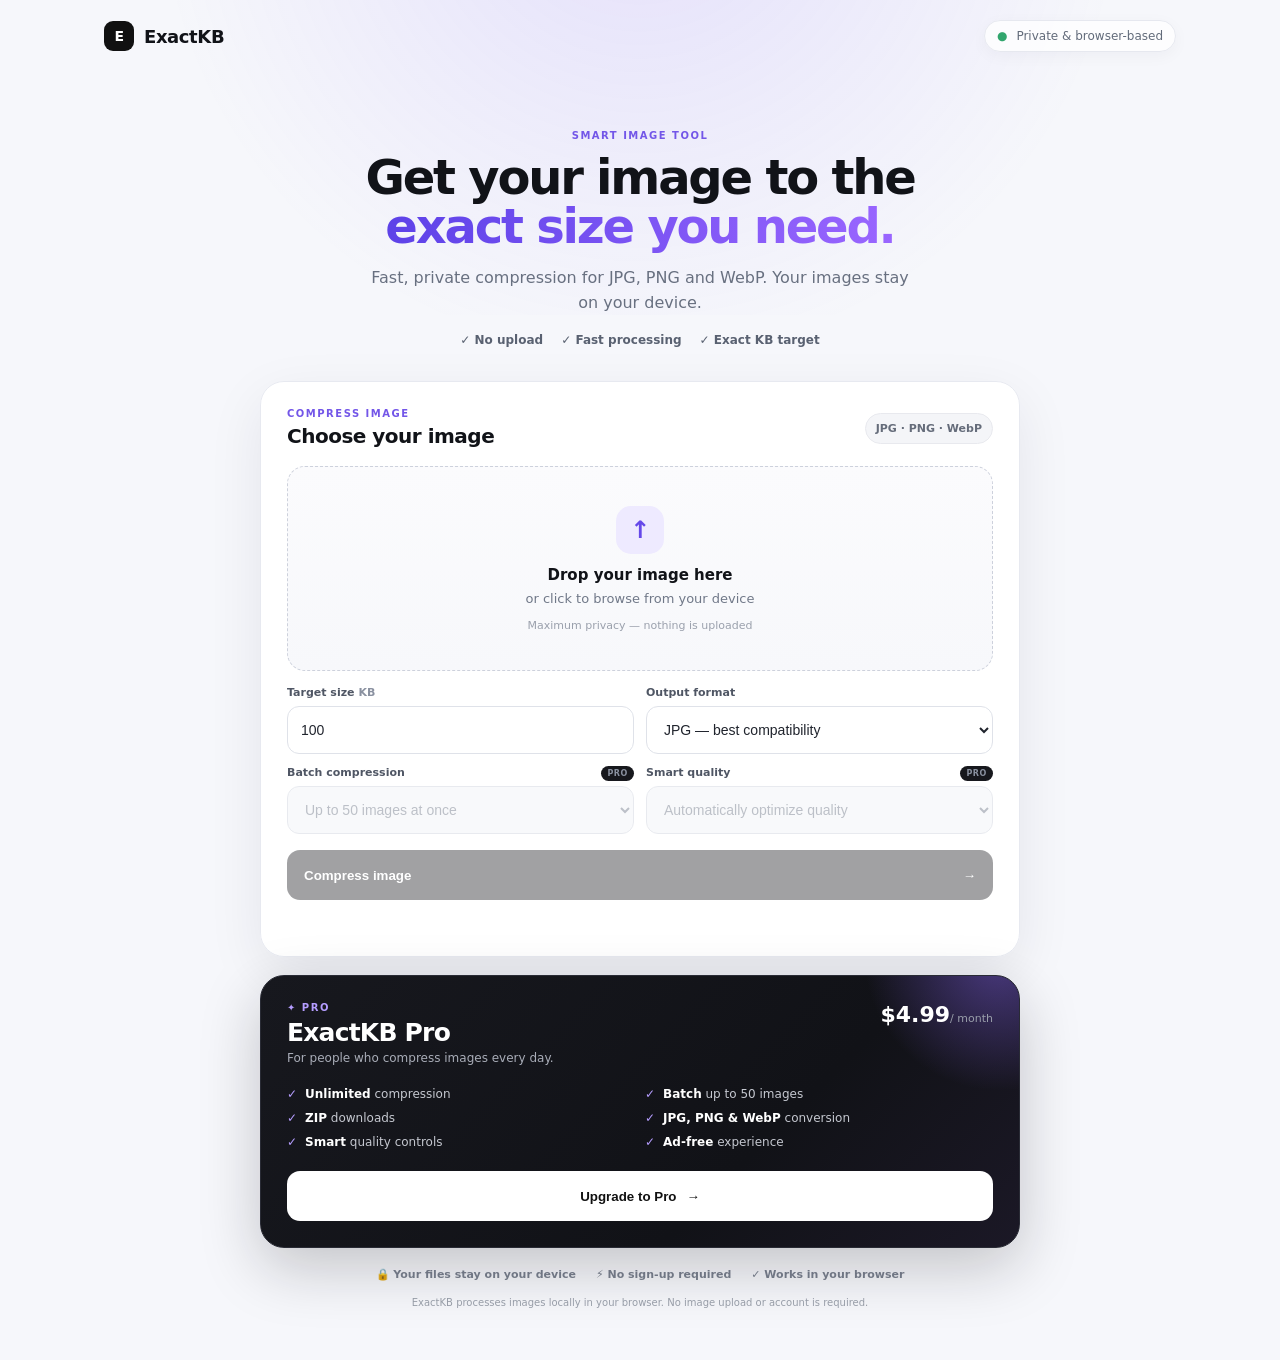
==== index.html @ 4c41e8c1 "first commit" ====
<!doctype html>
<html lang="en">
<head>
<meta charset="utf-8">
<meta name="viewport" content="width=device-width,initial-scale=1">
<title>ExactKB — Smart Image Compressor</title>
<meta name="description" content="Compress images to an exact target size in your browser.">
<link rel="stylesheet" href="styles.css">
</head>
<body>
<div class="page-glow"></div>

<header class="topbar">
  <div class="brand"><span class="brand-mark">E</span> ExactKB</div>
  <div class="secure-pill"><span>●</span> Private &amp; browser-based</div>
</header>

<div class="wrap">
  <section class="hero">
    <div class="eyebrow">SMART IMAGE TOOL</div>
    <h1>Get your image to the<br><span>exact size you need.</span></h1>
    <p>Fast, private compression for JPG, PNG and WebP. Your images stay on your device.</p>
    <div class="hero-points">
      <span>✓ No upload</span>
      <span>✓ Fast processing</span>
      <span>✓ Exact KB target</span>
    </div>
  </section>

  <main class="card">
    <div class="card-top">
      <div>
        <div class="section-kicker">COMPRESS IMAGE</div>
        <h2>Choose your image</h2>
      </div>
      <div class="format-badge">JPG · PNG · WebP</div>
    </div>

    <label class="drop" id="drop">
      <input id="file" type="file" accept="image/jpeg,image/png,image/webp">
      <div class="upload-icon">↑</div>
      <strong>Drop your image here</strong>
      <span>or click to browse from your device</span>
      <small>Maximum privacy — nothing is uploaded</small>
    </label>

    <div class="controls">
      <div class="field">
        <label for="target">Target size <span>KB</span></label>
        <input id="target" type="number" min="5" max="50000" value="100">
      </div>
      <div class="field">
        <label for="format">Output format</label>
        <select id="format">
          <option value="image/jpeg">JPG — best compatibility</option>
          <option value="image/webp">WebP — smaller files</option>
          <option value="image/png">PNG — lossless where possible</option>
        </select>
      </div>
    </div>

    <div class="pro-tools">
      <div class="field locked" data-pro-feature>
        <label>Batch compression <span class="pro-label">PRO</span></label>
        <select disabled><option>Up to 50 images at once</option></select>
      </div>
      <div class="field locked" data-pro-feature>
        <label>Smart quality <span class="pro-label">PRO</span></label>
        <select disabled><option>Automatically optimize quality</option></select>
      </div>
    </div>

    <button class="primary" id="compress" disabled>
      <span>Compress image</span><span>→</span>
    </button>
    <div class="status" id="status"></div>

    <section class="result" id="result">
      <div class="result-head">
        <div><div class="section-kicker">RESULT</div><h3>Your optimized image</h3></div>
        <div class="saved-badge" id="reduction">—</div>
      </div>
      <div class="stats">
        <div class="stat"><small>Original</small><b id="original">—</b></div>
        <div class="stat"><small>Compressed</small><b id="compressed">—</b></div>
        <div class="stat"><small>Reduction</small><b id="reduction2">—</b></div>
      </div>
      <img class="preview" id="preview" alt="Compressed image preview">
      <button class="download" id="download">Download compressed image <span>↓</span></button>
    </section>
  </main>

  <section class="premium-card">
    <div class="premium-glow"></div>
    <div class="premium-head">
      <div>
        <div class="crown">✦ PRO</div>
        <h2>ExactKB Pro</h2>
        <p>For people who compress images every day.</p>
      </div>
      <div class="price"><strong>$4.99</strong><span>/ month</span></div>
    </div>

    <div class="features">
      <div><i>✓</i><span><b>Unlimited</b> compression</span></div>
      <div><i>✓</i><span><b>Batch</b> up to 50 images</span></div>
      <div><i>✓</i><span><b>ZIP</b> downloads</span></div>
      <div><i>✓</i><span><b>JPG, PNG &amp; WebP</b> conversion</span></div>
      <div><i>✓</i><span><b>Smart</b> quality controls</span></div>
      <div><i>✓</i><span><b>Ad-free</b> experience</span></div>
    </div>

    <button class="upgrade" id="upgrade"><span>Upgrade to Pro</span><span>→</span></button>

    <div class="premium-panel" id="premiumPanel">
      <div class="payment-title">Secure checkout</div>
      <div class="payment-note">$4.99 USD/month · Cancel anytime</div>
      <div id="paypal-button-container"></div>
      <div class="payment-status" id="paymentStatus"></div>
    </div>
  </section>

  <div class="trust-row">
    <span>🔒 Your files stay on your device</span>
    <span>⚡ No sign-up required</span>
    <span>✓ Works in your browser</span>
  </div>

  <p class="note">ExactKB processes images locally in your browser. No image upload or account is required.</p>
</div>

<script src="script.js"></script>
</body>
</html>
---- styles.css ----
*{box-sizing:border-box}
:root{--bg:#f6f7fb;--text:#111318;--muted:#687080;--line:#e6e8ef;--dark:#121318;--purple:#6d4aff;--purple2:#9a7cff}
html,body{margin:0;min-height:100%;font-family:Inter,ui-sans-serif,system-ui,-apple-system,BlinkMacSystemFont,"Segoe UI",sans-serif;color:var(--text);background:var(--bg)}
body{overflow-x:hidden}
.page-glow{position:fixed;inset:-30vh -10vw auto;height:65vh;background:radial-gradient(circle at 50% 25%,rgba(122,87,255,.14),transparent 55%);pointer-events:none}
.topbar{height:72px;display:flex;align-items:center;justify-content:space-between;max-width:1120px;margin:auto;padding:0 24px;position:relative;z-index:2}
.brand{font-size:18px;font-weight:800;letter-spacing:-.4px;display:flex;align-items:center;gap:10px}
.brand-mark{display:grid;place-items:center;width:30px;height:30px;border-radius:9px;background:#111;color:#fff;font-size:14px}
.secure-pill{font-size:12px;color:#626b7a;background:rgba(255,255,255,.75);border:1px solid var(--line);padding:8px 12px;border-radius:999px;box-shadow:0 4px 16px rgba(20,20,40,.04)}
.secure-pill span{color:#31a56d;margin-right:5px}
.wrap{width:min(760px,calc(100% - 32px));margin:0 auto;padding:40px 0 52px;position:relative;z-index:1}
.hero{text-align:center;padding:18px 0 34px}
.eyebrow,.section-kicker,.crown{font-size:10px;font-weight:800;letter-spacing:1.5px;color:#7356e8}
.hero h1{font-size:48px;line-height:1.03;letter-spacing:-2.2px;margin:12px 0 14px;font-weight:850}
.hero h1 span{background:linear-gradient(90deg,#5d42e8,#9a66ff);-webkit-background-clip:text;background-clip:text;color:transparent}
.hero p{max-width:560px;margin:0 auto;color:var(--muted);font-size:16px;line-height:1.55}
.hero-points{display:flex;justify-content:center;gap:18px;flex-wrap:wrap;margin-top:18px;font-size:12px;color:#596171;font-weight:600}
.card,.premium-card{background:rgba(255,255,255,.94);border:1px solid #e7e9f0;border-radius:24px;box-shadow:0 18px 55px rgba(28,31,48,.08)}
.card{padding:26px}
.card-top{display:flex;align-items:center;justify-content:space-between;gap:15px;margin-bottom:18px}
.card h2{font-size:20px;letter-spacing:-.5px;margin:5px 0 0}
.format-badge{font-size:11px;font-weight:700;color:#656c7a;background:#f4f5f8;border:1px solid #e8e9ee;padding:8px 10px;border-radius:999px}
.drop{min-height:205px;border:1.5px dashed #cdd1dc;border-radius:18px;display:flex;flex-direction:column;align-items:center;justify-content:center;gap:7px;background:linear-gradient(180deg,#fbfbfd,#f7f8fb);cursor:pointer;transition:.2s}
.drop:hover,.drop.drag{border-color:#8165ed;background:#faf8ff}
.drop input{display:none}
.upload-icon{width:48px;height:48px;border-radius:15px;background:#eeeaff;color:#6548e9;display:grid;place-items:center;font-size:24px;font-weight:700;margin-bottom:5px}
.drop strong{font-size:15px}.drop span{font-size:13px;color:#707888}.drop small{font-size:11px;color:#9aa0ac;margin-top:6px}
.controls,.pro-tools{display:grid;grid-template-columns:1fr 1fr;gap:12px;margin-top:15px}
.field label{display:block;font-size:11px;font-weight:750;color:#4f5664;margin:0 0 7px}
.field label span{color:#8a91a0;font-weight:600}
.field input,.field select{width:100%;height:48px;border:1px solid #dfe2e9;border-radius:12px;background:#fff;padding:0 13px;font-size:14px;color:#20242d;outline:none}
.field input:focus,.field select:focus{border-color:#8b74ee;box-shadow:0 0 0 3px rgba(112,76,238,.1)}
.pro-tools{margin-top:12px}
.locked{position:relative}.locked select{background:#f6f7f9;color:#a0a6b1}.pro-label{float:right;background:#17181d;color:#fff;padding:3px 6px;border-radius:999px;font-size:8px;letter-spacing:.6px}
.primary,.upgrade,.download{width:100%;height:50px;border:0;border-radius:13px;display:flex;align-items:center;justify-content:space-between;padding:0 17px;font-weight:800;cursor:pointer;transition:.2s}
.primary{margin-top:16px;background:#14151a;color:#fff}.primary:hover:not(:disabled),.upgrade:hover{transform:translateY(-1px)}.primary:disabled{opacity:.4;cursor:not-allowed}
.status{min-height:20px;margin-top:10px;text-align:center;font-size:12px;color:#626a79}.status.error{color:#b42318}
.result{display:none;margin-top:18px;padding:18px;border:1px solid #e6e8ee;border-radius:18px;background:#fafbfc}
.result-head{display:flex;justify-content:space-between;align-items:center}.result h3{margin:4px 0 0;font-size:17px}.saved-badge{font-size:11px;font-weight:800;background:#e9f7ef;color:#198754;border-radius:999px;padding:7px 9px}
.stats{display:grid;grid-template-columns:repeat(3,1fr);gap:8px;margin:14px 0}.stat{background:#fff;border:1px solid #eceef3;border-radius:12px;padding:11px}.stat small{display:block;color:#858c99;font-size:10px;margin-bottom:5px}.stat b{font-size:13px}
.preview{width:100%;max-height:320px;object-fit:contain;border-radius:12px;background:#eef0f4;display:block}.download{margin-top:12px;background:#fff;border:1px solid #dfe2e8;color:#16181d;justify-content:center;gap:8px}.download:hover{background:#f8f8fa}
.premium-card{margin-top:18px;padding:26px;position:relative;overflow:hidden;background:linear-gradient(135deg,#17181e 0%,#111217 65%,#1b1826 100%);border-color:#292b35;color:#fff;box-shadow:0 20px 60px rgba(17,18,24,.22)}
.premium-glow{position:absolute;width:280px;height:280px;right:-120px;top:-160px;background:radial-gradient(circle,rgba(143,105,255,.45),transparent 68%);pointer-events:none}
.premium-head{display:flex;justify-content:space-between;gap:18px;align-items:flex-start;position:relative}.crown{color:#b59dff}.premium-head h2{font-size:25px;letter-spacing:-.8px;margin:5px 0 4px}.premium-head p{color:#a9adb8;font-size:12px;margin:0}.price{text-align:right;white-space:nowrap}.price strong{font-size:22px}.price span{color:#999eaa;font-size:11px}
.features{display:grid;grid-template-columns:1fr 1fr;gap:10px;margin:22px 0}.feature,.features>div{font-size:12px;color:#c5c8d0;display:flex;align-items:center;gap:8px}.features i{font-style:normal;color:#b59dff;font-weight:900}.features b{color:#fff}
.upgrade{background:#fff;color:#111;justify-content:center;gap:10px}.upgrade:disabled{opacity:.6;cursor:default}.premium-panel{display:none;margin-top:14px;background:#fff;color:#111;border-radius:14px;padding:15px}.premium-panel.show{display:block}.payment-title{font-size:13px;font-weight:800}.payment-note{margin:4px 0 10px;font-size:11px;color:#747a86}.payment-status{font-size:12px;margin-top:8px}.payment-status.success{color:#16803c}.payment-status.error{color:#b42318}
.trust-row{display:flex;justify-content:center;gap:20px;flex-wrap:wrap;margin:20px 0 0;color:#7a818f;font-size:11px;font-weight:600}.note{text-align:center;color:#9aa0ab;font-size:10px;margin:16px 0 0}
@media(max-width:600px){.topbar{padding:0 16px}.secure-pill{display:none}.wrap{width:min(100% - 20px,760px);padding-top:25px}.hero h1{font-size:36px;letter-spacing:-1.5px}.hero{padding-bottom:25px}.card,.premium-card{padding:18px;border-radius:19px}.controls,.pro-tools,.features{grid-template-columns:1fr}.drop{min-height:175px}.card-top{align-items:flex-start}.format-badge{display:none}.premium-head{flex-direction:column}.price{text-align:left}.stats{grid-template-columns:1fr}.trust-row{gap:10px}}
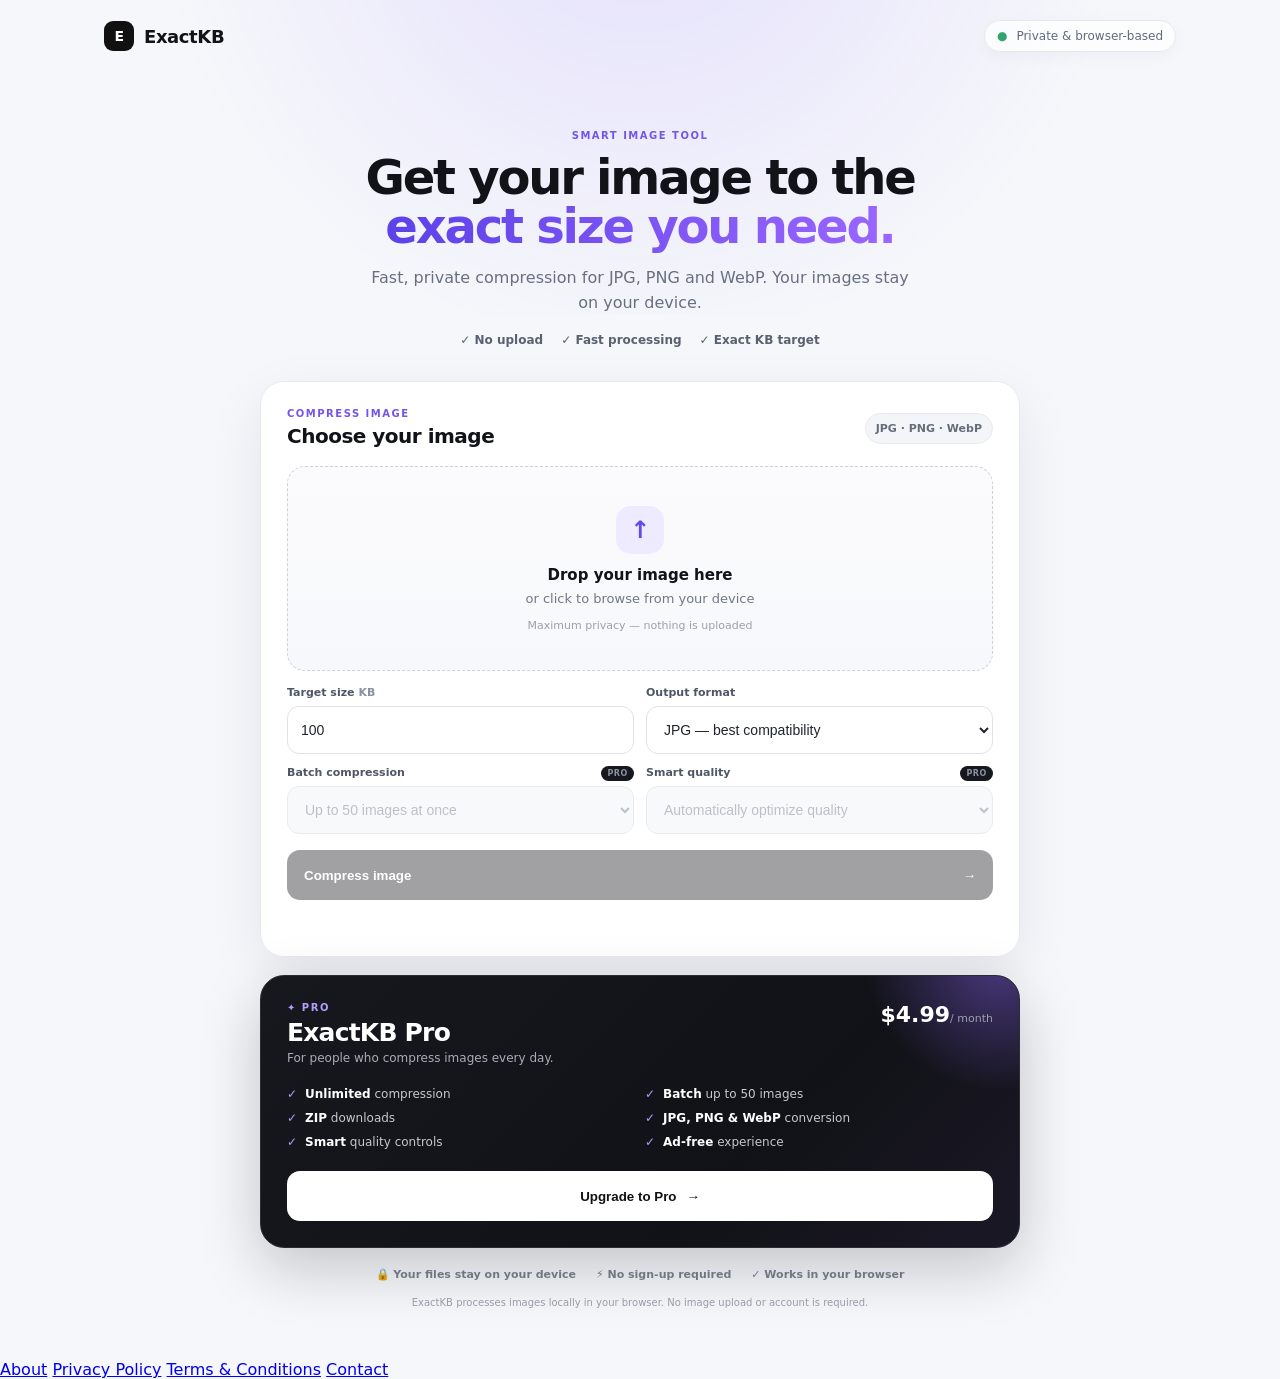
==== commit 4ba16245: "Add privacy terms about contact pages" ====
--- a/index.html
+++ b/index.html
@@ -128,6 +128,12 @@
 
   <p class="note">ExactKB processes images locally in your browser. No image upload or account is required.</p>
 </div>
+<footer class="site-footer">
+  <a href="about.html">About</a>
+  <a href="privacy.html">Privacy Policy</a>
+  <a href="terms.html">Terms & Conditions</a>
+  <a href="contact.html">Contact</a>
+</footer>
 
 <script src="script.js"></script>
 </body>
